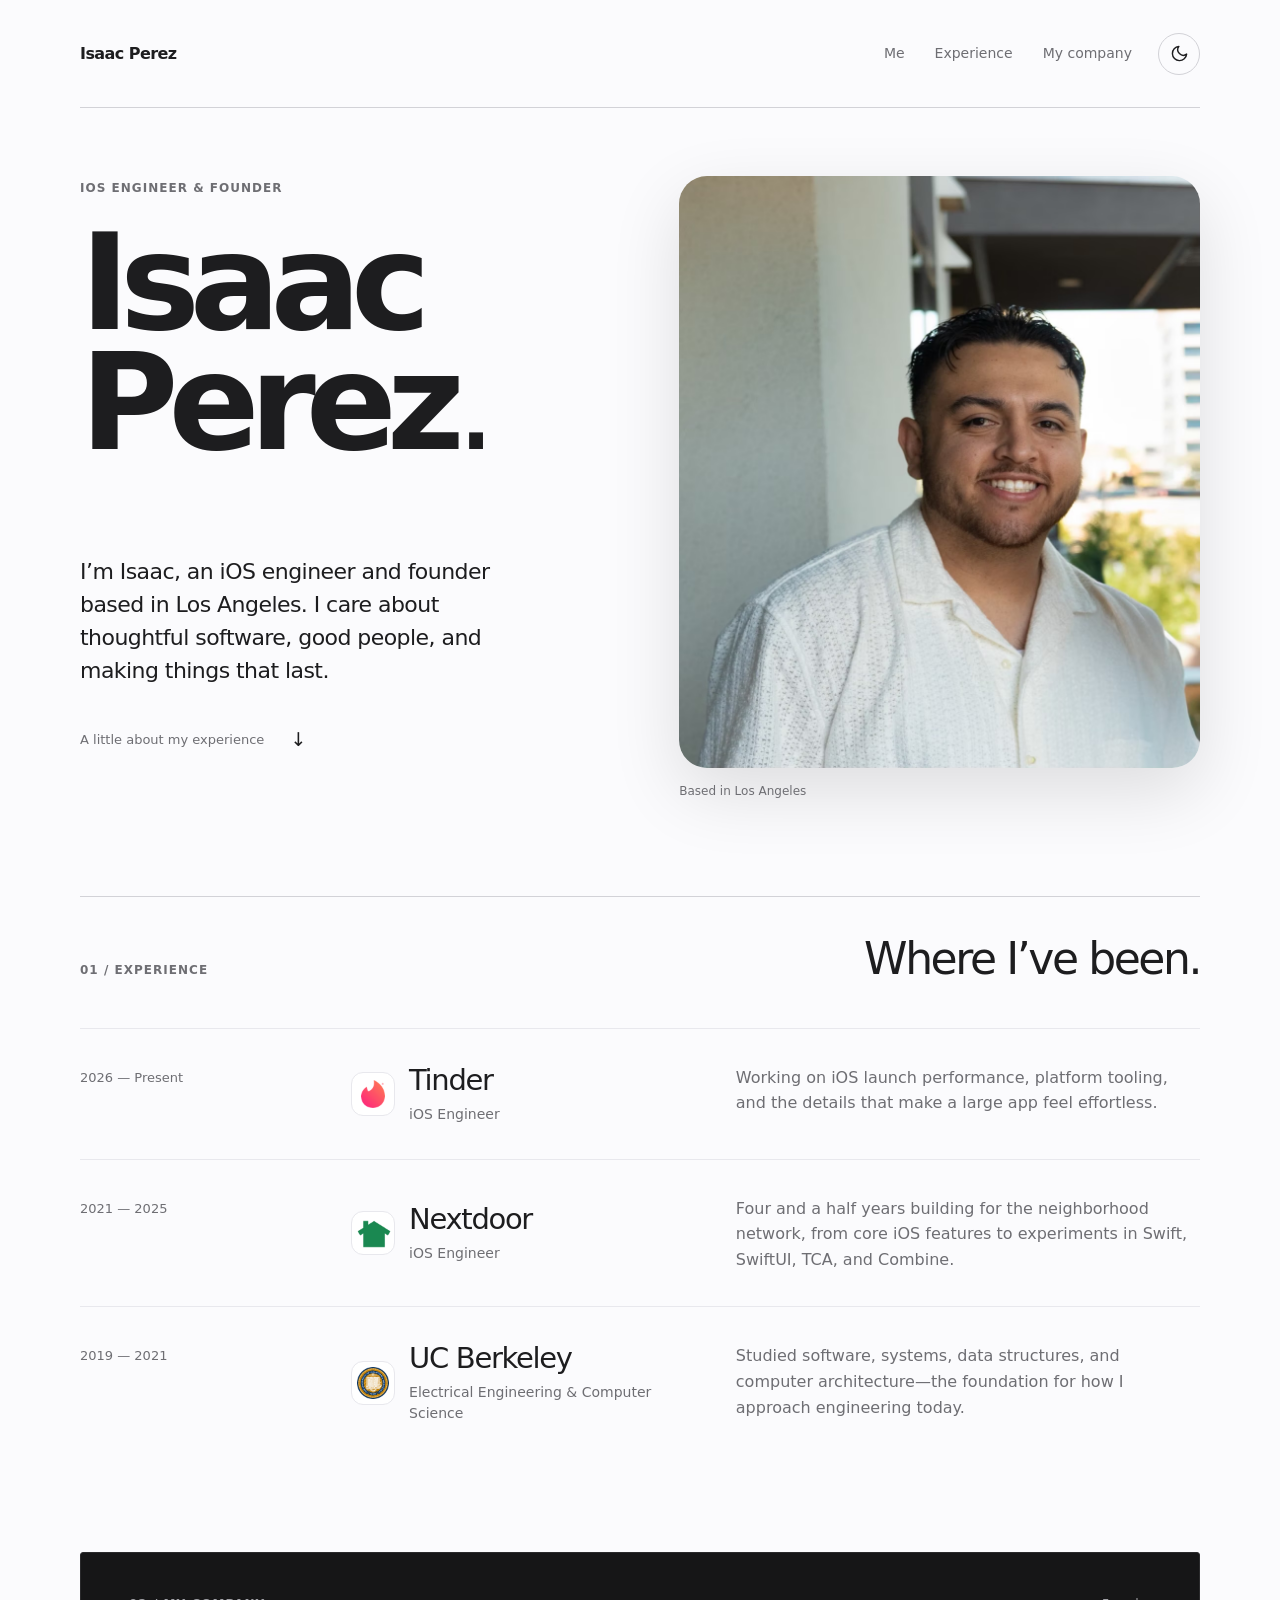
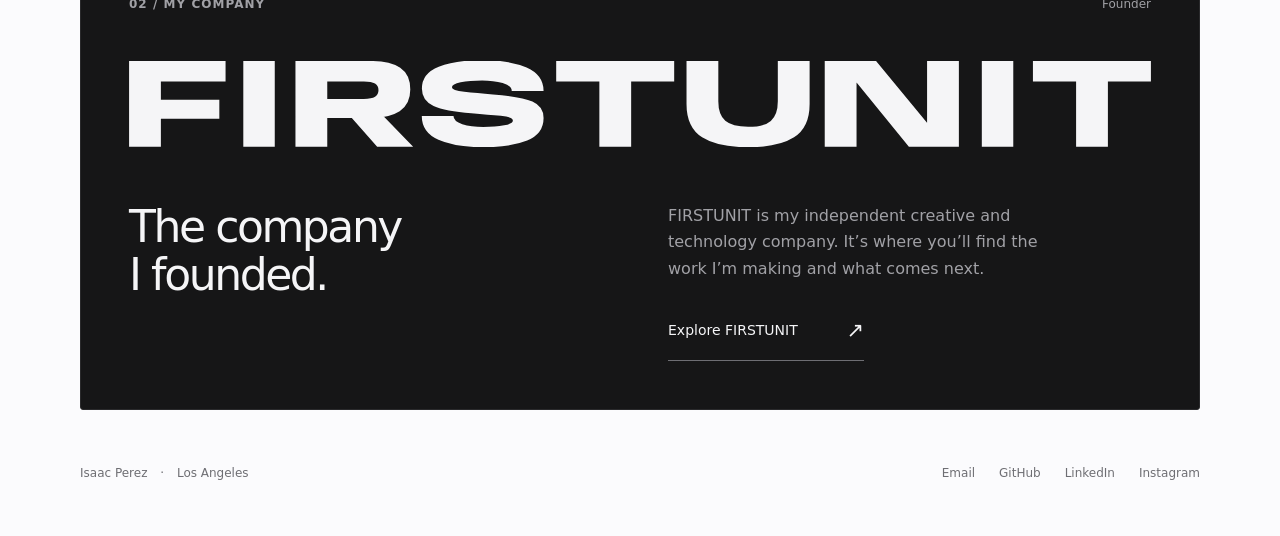
==== about/index.html @ f1fb0893 "feat(site): make the room the homepage" ====
<!DOCTYPE html>
<html lang="en">
<head>
  <meta charset="UTF-8">
  <meta name="viewport" content="width=device-width, initial-scale=1.0, viewport-fit=cover">
  <meta name="theme-color" media="(prefers-color-scheme: light)" content="#fbfbfd">
  <meta name="theme-color" media="(prefers-color-scheme: dark)" content="#000000">
  <meta name="description" content="Isaac Perez — iOS engineer and founder based in Los Angeles. A little about me, my experience, and my company.">
  <meta name="author" content="Isaac Perez">
  <meta property="og:title" content="Isaac Perez — iOS engineer &amp; founder">
  <meta property="og:description" content="A little about me, my experience, and my company. Based in Los Angeles.">
  <meta property="og:type" content="website">
  <meta property="og:url" content="https://isaacperez.co/about/">
  <meta property="og:image" content="https://isaacperez.co/og-home.jpg">
  <meta property="og:image:width" content="1200">
  <meta property="og:image:height" content="630">
  <meta property="og:image:alt" content="Isaac Perez, iOS engineer and founder, Los Angeles — isaacperez.co">
  <meta property="og:site_name" content="Isaac Perez">
  <meta property="og:locale" content="en_US">
  <meta name="twitter:card" content="summary_large_image">
  <meta name="twitter:title" content="Isaac Perez — iOS engineer &amp; founder">
  <meta name="twitter:description" content="A little about me, my experience, and my company. Based in Los Angeles.">
  <meta name="twitter:image" content="https://isaacperez.co/og-home.jpg">
  <meta name="twitter:image:alt" content="Isaac Perez, iOS engineer and founder, Los Angeles — isaacperez.co">
  <link rel="canonical" href="https://isaacperez.co/about/">
  <link rel="icon" href="/favicon.svg" type="image/svg+xml">
  <link rel="apple-touch-icon" href="/apple-touch-icon.png">
  <title>Isaac Perez — iOS engineer &amp; founder</title>

  <!-- Prevent flash of wrong theme -->
  <script>
    (function () {
      try {
        var t = localStorage.getItem('theme');
        if (t) document.documentElement.setAttribute('data-theme', t);
      } catch (e) { /* Theme still works when storage is unavailable. */ }
    })();
  </script>

  <link rel="stylesheet" href="/css/personal.css">

  <!-- Structured Data: the same facts the page renders -- role, city, employer,
       university, company, profiles -- in a form a search engine can read, so
       "Isaac Perez" resolves to one entity across this site, GitHub and LinkedIn.
       The Organization @id matches the one /photo/pricing/ already cites. Only
       what is visible on the page belongs in here; no ratings, no aggregates.
       Editing this block changes its CSP hash in vercel.json -- see AGENTS.md. -->
  <script type="application/ld+json">
  {
    "@context": "https://schema.org",
    "@graph": [
      {
        "@type": "Person",
        "@id": "https://isaacperez.co/#isaac",
        "name": "Isaac Perez",
        "jobTitle": "iOS Engineer",
        "url": "https://isaacperez.co/",
        "image": "https://isaacperez.co/isaac.JPG",
        "address": {
          "@type": "PostalAddress",
          "addressLocality": "Los Angeles",
          "addressRegion": "CA",
          "addressCountry": "US"
        },
        "worksFor": { "@type": "Organization", "name": "Tinder", "url": "https://tinder.com" },
        "alumniOf": { "@type": "CollegeOrUniversity", "name": "University of California, Berkeley", "url": "https://www.berkeley.edu" },
        "sameAs": [
          "https://github.com/IsaacAPerez",
          "https://linkedin.com/in/isaacabelperez",
          "https://www.instagram.com/isaacabelperez"
        ]
      },
      {
        "@type": "Organization",
        "@id": "https://firstunit.io/#organization",
        "name": "FIRSTUNIT",
        "url": "https://firstunit.io",
        "founder": { "@id": "https://isaacperez.co/#isaac" }
      }
    ]
  }
  </script>
</head>
<body id="top">
  <a class="skip-link" href="#about">Skip to content</a>
  <header class="site-header page-width">
    <a class="personal-name" href="/" aria-label="Explore Isaac's room">Isaac Perez</a>
    <nav aria-label="Main navigation">
      <a href="#about">Me</a>
      <a href="#experience">Experience</a>
      <a href="#firstunit">My company</a>
    </nav>
    <button class="theme-toggle" id="themeToggle" type="button" aria-label="Switch color theme" hidden>
      <svg class="icon-moon" viewBox="0 0 24 24" fill="none" stroke="currentColor" stroke-width="1.8" stroke-linecap="round" stroke-linejoin="round" aria-hidden="true"><path d="M21 12.79A9 9 0 1 1 11.21 3A7 7 0 0 0 21 12.79Z"/></svg>
      <svg class="icon-sun" viewBox="0 0 24 24" fill="none" stroke="currentColor" stroke-width="1.8" stroke-linecap="round" stroke-linejoin="round" aria-hidden="true"><circle cx="12" cy="12" r="4"/><path d="M12 2v2m0 16v2M2 12h2m16 0h2M4.93 4.93l1.42 1.42m11.3 11.3 1.42 1.42M4.93 19.07l1.42-1.42m11.3-11.3 1.42-1.42"/></svg>
    </button>
  </header>

  <main class="page-width">
    <section class="intro" id="about" tabindex="-1" aria-labelledby="intro-heading">
      <div class="intro-heading" data-reveal>
        <p class="eyebrow">iOS engineer &amp; founder</p>
        <h1 id="intro-heading">Isaac<br>Perez<span class="name-period">.</span></h1>
      </div>
      <figure class="portrait" data-reveal data-reveal-delay="100">
        <div class="portrait-frame">
          <!-- AVIF first, JPEG second: the portrait is this page's LCP element and
               its single biggest asset. Same pixels, 68KB against 131KB. isaac.JPG
               stays the <img> src because it is also the Person image in the JSON-LD
               above and the only thing a browser without AVIF (Safari 15 and older)
               can read. Re-export BOTH from the same source if the photo changes. -->
          <picture>
            <source type="image/avif" srcset="/isaac.avif">
            <img src="/isaac.JPG" alt="Isaac Perez smiling outdoors" width="1056" height="1200" fetchpriority="high">
          </picture>
        </div>
        <!-- No ↗ here: this caption is not a link, and ↗ is this site's external-link
             marker everywhere else it appears (the FIRSTUNIT link below, the band caption
             on /photo/pricing/). On a caption that never changes the cursor and has no
             click target, it read as a broken link. -->
        <figcaption><span>Based in Los Angeles</span></figcaption>
      </figure>
      <div class="intro-copy" data-reveal data-reveal-delay="160">
        <p>I’m Isaac, an iOS engineer and founder based in Los Angeles. I care about thoughtful software, good people, and making things that last.</p>
        <a class="text-link" href="#experience">A little about my experience <span aria-hidden="true">↓</span></a>
      </div>
    </section>

    <section class="experience" id="experience" aria-labelledby="experience-heading">
      <span class="legacy-anchor" id="work" aria-hidden="true"></span>
      <div class="section-heading" data-reveal>
        <p class="eyebrow">01 / Experience</p>
        <h2 id="experience-heading">Where I’ve been.</h2>
      </div>
      <div class="experience-list">
        <article class="experience-row" data-reveal>
          <p class="experience-date">2026 — Present</p>
          <div class="experience-role">
            <span class="employer-icon employer-icon-tinder"><img src="/tinderLogo.png" alt="" width="24" height="28" loading="lazy"></span>
            <div>
              <h3>Tinder</h3>
              <p>iOS Engineer</p>
            </div>
          </div>
          <p class="experience-copy">Working on iOS launch performance, platform tooling, and the details that make a large app feel effortless.</p>
        </article>
        <article class="experience-row" data-reveal data-reveal-delay="80">
          <p class="experience-date">2021 — 2025</p>
          <div class="experience-role">
            <span class="employer-icon employer-icon-nextdoor"><img src="/ndLogo.webp" alt="" width="44" height="44" loading="lazy"></span>
            <div>
              <h3>Nextdoor</h3>
              <p>iOS Engineer</p>
            </div>
          </div>
          <p class="experience-copy">Four and a half years building for the neighborhood network, from core iOS features to experiments in Swift, SwiftUI, TCA, and Combine.</p>
        </article>
        <article class="experience-row" data-reveal data-reveal-delay="160">
          <p class="experience-date">2019 — 2021</p>
          <div class="experience-role experience-role-education">
            <span class="employer-icon employer-icon-berkeley"><img src="/berkeley-seal.png" alt="" width="32" height="32" loading="lazy"></span>
            <div>
              <h3>UC Berkeley</h3>
              <p>Electrical Engineering &amp; Computer Science</p>
            </div>
          </div>
          <p class="experience-copy">Studied software, systems, data structures, and computer architecture—the foundation for how I approach engineering today.</p>
        </article>
      </div>
    </section>

    <section class="company" id="firstunit" aria-labelledby="company-heading" data-reveal>
      <div class="company-topline">
        <p class="eyebrow">02 / My company</p>
        <span class="company-role">Founder</span>
      </div>
      <svg class="company-wordmark" role="img" aria-label="FIRSTUNIT" xmlns="http://www.w3.org/2000/svg" viewBox="0 0 11901.29 1000" fill="currentColor"><!-- FIRSTUNIT interim wordmark. Anybody wdth 150 / wght 800, tracking -38. Cut once from the base; C (cap height) = 1000 units. Replaced in place by the drawn mark. --><path transform="translate(-80.86,1000) scale(0.740741,-0.740741)" d="M109.1630859375 0H609.1552734375V442.150390625H1528.234375V740.05029296875H609.1552734375V1029.2548828125H1626.17578125V1350H109.1630859375Z"/><path transform="translate(1159.14,1000) scale(0.740741,-0.740741)" d="M231.03759765625 0H725.7578125V1350H231.03759765625Z"/><path transform="translate(1833.21,1000) scale(0.740741,-0.740741)" d="M141.21337890625 0H641.20556640625V452.93701171875H1325.3642578125Q1612.5107421875 452.93701171875 1779.594482421875 560.874267578125Q1946.67822265625 668.8115234375 1946.67822265625 901.58984375Q1946.67822265625 1136.12548828125 1788.381103515625 1243.062744140625Q1630.083984375 1350 1360.5107421875 1350H141.21337890625ZM1425.807373046875 0H1991.548583984375L1377.389404296875 635.15478515625H867.882568359375ZM641.20556640625 754.3515625V1029.2548828125H1217.9248046875Q1337.3974609375 1029.2548828125 1391.92041015625 996.095947265625Q1446.443359375 962.93701171875 1446.443359375 891.0458984375Q1446.443359375 821.15478515625 1392.92041015625 787.753173828125Q1339.3974609375 754.3515625 1217.9248046875 754.3515625Z"/><path transform="translate(3336.18,1000) scale(0.740741,-0.740741)" d="M1071.48974609375 -6Q1496.69482421875 -6 1755.050537109375 98.966552734375Q2013.40625 203.93310546875 2013.40625 453.25537109375Q2013.40625 634.82861328125 1837.674072265625 711.765869140625Q1661.94189453125 788.703125 1216.07568359375 824.28466796875Q959.45654296875 845.322265625 765.879150390625 866.510498046875Q572.3017578125 887.69873046875 572.3017578125 937.53125Q572.3017578125 985.36376953125 709.31005859375 1015.18798828125Q846.318359375 1045.01220703125 1047.1298828125 1045.01220703125Q1227.58154296875 1045.01220703125 1370.37646484375 1003.24658203125Q1513.17138671875 961.48095703125 1513.17138671875 878.18408203125H2013.40625Q2013.40625 1129.15478515625 1746.477294921875 1246.577392578125Q1479.54833984375 1364 1054.1591796875 1364Q631.439453125 1364 365.811767578125 1259.246826171875Q100.18408203125 1154.49365234375 100.18408203125 916.443359375Q100.18408203125 726.08349609375 283.460205078125 643.146240234375Q466.736328125 560.208984375 878.72802734375 530.14208984375Q1151.6484375 506.983154296875 1341.196533203125 489.2196044921875Q1530.74462890625 471.4560546875 1530.74462890625 414.59423828125Q1530.74462890625 364.03369140625 1393.857666015625 338.5107421875Q1256.970703125 312.98779296875 1065.339111328125 312.98779296875Q872.9794921875 312.98779296875 734.94189453125 356.845458984375Q596.904296875 400.703125 596.904296875 484H98.4267578125Q98.4267578125 226.5439453125 360.083740234375 110.27197265625Q621.74072265625 -6 1071.48974609375 -6Z"/><path transform="translate(4882.10,1000) scale(0.740741,-0.740741)" d="M803.47265625 0H1303.46484375V1029.2548828125H1979.908203125V1350H124.78662109375V1029.2548828125H803.47265625Z"/><path transform="translate(6388.03,1000) scale(0.740741,-0.740741)" d="M1108.71142578125 -6Q1585.908203125 -6 1831.176025390625 149.907958984375Q2076.44384765625 305.81591796875 2076.44384765625 673.50634765625V1349.75732421875H1576.45166015625V715.8662109375Q1576.45166015625 501.54833984375 1466.953857421875 408.146728515625Q1357.4560546875 314.7451171875 1108.71142578125 314.7451171875Q859.966796875 314.7451171875 750.468994140625 409.025390625Q640.97119140625 503.3056640625 640.97119140625 715.8662109375V1349.75732421875H140.97900390625V673.50634765625Q140.97900390625 305.81591796875 386.246826171875 149.907958984375Q631.5146484375 -6 1108.71142578125 -6Z"/><path transform="translate(7997.66,1000) scale(0.740741,-0.740741)" d="M141.21337890625 0H641.20556640625V1006.1669921875H644.962890625L1464.4599609375 0H2250.35205078125V1350H1750.35986328125V377.22216796875H1749.481201171875L948.193359375 1350H141.21337890625Z"/><path transform="translate(9760.62,1000) scale(0.740741,-0.740741)" d="M231.03759765625 0H725.7578125V1350H231.03759765625Z"/><path transform="translate(10434.69,1000) scale(0.740741,-0.740741)" d="M803.47265625 0H1303.46484375V1029.2548828125H1979.908203125V1350H124.78662109375V1029.2548828125H803.47265625Z"/></svg>
      <div class="company-content">
        <h2 id="company-heading">The company<br>I founded.</h2>
        <div>
          <p>FIRSTUNIT is my independent creative and technology company. It’s where you’ll find the work I’m making and what comes next.</p>
          <a class="company-link" href="https://firstunit.io" target="_blank" rel="noopener noreferrer">Explore FIRSTUNIT <span aria-hidden="true">↗</span></a>
        </div>
      </div>
    </section>
  </main>

  <footer class="site-footer page-width" id="contact" aria-label="Contact" data-reveal>
    <p>Isaac Perez <span aria-hidden="true">·</span> Los Angeles</p>
    <nav aria-label="Contact and social links">
      <a href="mailto:iperez2435@gmail.com">Email</a>
      <a href="https://github.com/IsaacAPerez" target="_blank" rel="me noopener noreferrer">GitHub</a>
      <a href="https://linkedin.com/in/isaacabelperez" target="_blank" rel="me noopener noreferrer">LinkedIn</a>
      <a href="https://www.instagram.com/isaacabelperez" target="_blank" rel="me noopener noreferrer">Instagram</a>
    </nav>
  </footer>
  <script src="/js/personal.js" defer></script>
</body>
</html>
---- css/personal.css ----
/* A personal introduction, experience, and one contained company section. */
:root {
  color-scheme: light;
  --bg: #fbfbfd;
  --bg-alt: #f5f5f7;
  --text: #1d1d1f;
  --text-2: #6e6e73;
  --line: #d2d2d7;
  --line-soft: #e8e8ed;
  --ease: cubic-bezier(0.16, 1, 0.3, 1);
  --ease-soft: cubic-bezier(0.4, 0, 0.2, 1);
  --portrait-shadow: 0 24px 70px rgba(0, 0, 0, 0.12);
  --font: -apple-system, BlinkMacSystemFont, "SF Pro Display", "Inter", "Segoe UI", system-ui, sans-serif;
}

:root[data-theme="dark"] {
  color-scheme: dark;
  --bg: #000000;
  --bg-alt: #0a0a0a;
  --text: #f5f5f7;
  --text-2: #a1a1a6;
  --line: #2a2a2c;
  --line-soft: #1c1c1e;
  --portrait-shadow: 0 30px 80px rgba(0, 0, 0, 0.6);
}

@media (prefers-color-scheme: dark) {
  :root:not([data-theme="light"]) {
    color-scheme: dark;
    --bg: #000000;
    --bg-alt: #0a0a0a;
    --text: #f5f5f7;
    --text-2: #a1a1a6;
    --line: #2a2a2c;
    --line-soft: #1c1c1e;
    --portrait-shadow: 0 30px 80px rgba(0, 0, 0, 0.6);
  }
}

* { box-sizing: border-box; }
html { -webkit-text-size-adjust: 100%; scroll-behavior: smooth; }
body { margin: 0; color: var(--text); background: var(--bg); font: 16px/1.5 var(--font); -webkit-font-smoothing: antialiased; }
h1, h2, h3, p, figure { margin: 0; }
a { color: inherit; text-decoration: none; }
button { font: inherit; }
button[hidden] { display: none; }
::selection { color: var(--bg); background: var(--text); }
:focus-visible { outline: 2px solid currentColor; outline-offset: 6px; }
section, footer, .legacy-anchor { scroll-margin-top: 32px; }
.page-width { width: min(1120px, calc(100% - 96px)); margin-inline: auto; }
.skip-link { position: fixed; top: 12px; left: 12px; z-index: 10; padding: 12px 20px; color: var(--bg); background: var(--text); transform: translateY(-160%); }
.skip-link:focus { transform: translateY(0); }

.site-header { display: flex; align-items: center; gap: 26px; min-height: 108px; border-bottom: 1px solid var(--line); }
.personal-name { margin-right: auto; font-size: 16px; font-weight: 650; letter-spacing: -.035em; }
.site-header nav { display: flex; align-items: center; gap: 30px; }
.site-header nav a { display: flex; align-items: center; min-height: 44px; font-size: 14px; color: var(--text-2); }
.site-header nav a:hover, .site-footer a:hover { color: var(--text); }
.theme-toggle { display: grid; place-items: center; flex: 0 0 42px; width: 42px; height: 42px; border: 1px solid var(--line); border-radius: 50%; background: transparent; color: var(--text); cursor: pointer; }
.theme-toggle:hover { background: var(--bg-alt); }
.theme-toggle svg { width: 19px; height: 19px; }
.icon-sun { display: none; }
:root[data-theme="dark"] .icon-sun { display: block; }
:root[data-theme="dark"] .icon-moon { display: none; }
@media (prefers-color-scheme: dark) {
  :root:not([data-theme="light"]) .icon-sun { display: block; }
  :root:not([data-theme="light"]) .icon-moon { display: none; }
}

.eyebrow { font-size: 12px; font-weight: 550; letter-spacing: .085em; text-transform: uppercase; }
.intro { display: grid; grid-template-columns: 1fr 1fr; grid-template-areas: "heading portrait" "copy portrait"; column-gap: 7%; row-gap: 38px; padding-block: 68px 96px; }
.intro-heading { grid-area: heading; align-self: start; }
.intro-heading .eyebrow { margin-block: 3px 26px; color: var(--text-2); }
h1 { font-size: clamp(78px, 10.5vw, 136px); font-weight: 550; line-height: .89; letter-spacing: -.075em; }
.name-period { font-weight: 400; }
.portrait { grid-area: portrait; align-self: start; }
.portrait-frame { overflow: hidden; border-radius: 28px; box-shadow: var(--portrait-shadow); }
/* <picture> is inline by default; around a block img that adds a line box under the photo. */
.portrait picture { display: block; }
.portrait img { display: block; width: 100%; height: auto; aspect-ratio: 1056 / 1200; object-fit: cover; }
.portrait figcaption { display: flex; justify-content: space-between; padding-top: 14px; color: var(--text-2); font-size: 12px; }
.intro-copy { grid-area: copy; align-self: end; padding-bottom: 36px; }
.intro-copy p { max-width: 430px; font-size: clamp(18px, 1.82vw, 22px); line-height: 1.5; letter-spacing: -.025em; }
.text-link { display: inline-flex; align-items: center; gap: 26px; margin-top: 28px; padding-block: 10px; font-size: 13px; color: var(--text-2); }
.text-link:hover { color: var(--text); }
.text-link span { color: var(--text); font-size: 19px; }

.experience { position: relative; padding-block: 38px 94px; border-top: 1px solid var(--line); }
.legacy-anchor { position: absolute; inset: 0 auto auto 0; }
.section-heading { display: flex; justify-content: space-between; align-items: baseline; gap: 24px; margin-bottom: 45px; }
.section-heading .eyebrow { color: var(--text-2); }
h2 { font-size: clamp(32px, 3.45vw, 44px); font-weight: 500; line-height: 1.09; letter-spacing: -.055em; }
.experience-row { display: grid; grid-template-columns: 1.03fr 1.52fr 2fr; gap: 32px; padding-block: 34px; border-top: 1px solid var(--line-soft); }
.experience-date { padding-top: 5px; font-size: 13px; color: var(--text-2); }
.experience-role { display: flex; align-items: center; gap: 14px; }
.employer-icon { display: grid; place-items: center; flex: 0 0 44px; width: 44px; height: 44px; overflow: hidden; border: 1px solid var(--line-soft); border-radius: 12px; background: #ffffff; }
.employer-icon img { display: block; object-fit: contain; }
.employer-icon-nextdoor img { transform: scale(1.22); }
.employer-icon-berkeley img { width: 32px; height: 32px; }
.experience-role h3 { font-size: 29px; font-weight: 500; line-height: 1.2; letter-spacing: -.045em; }
.experience-role p { margin-top: 6px; color: var(--text-2); font-size: 14px; }
.experience-copy { padding-top: 2px; font-size: 16px; line-height: 1.6; color: var(--text-2); }

.company { padding: 42px 48px 48px; color: #f5f5f7; background: #161617; border: 1px solid #2a2a2c; border-radius: 3px; }
.company-topline { display: flex; align-items: center; justify-content: space-between; gap: 20px; color: #a1a1a6; }
.company-role { font-size: 12px; }
.company-wordmark { display: block; width: 100%; height: auto; margin-block: 48px 56px; }
.company-content { display: grid; grid-template-columns: 1fr 1fr; gap: 56px; }
.company-content h2 { font-size: clamp(32px, 3.45vw, 44px); }
.company-content p { max-width: 395px; color: #a1a1a6; font-size: 16px; line-height: 1.65; }
.company-link { display: flex; align-items: center; justify-content: space-between; gap: 24px; width: fit-content; min-width: 196px; padding-block: 13px; margin-top: 20px; border-bottom: 1px solid #6e6e73; font-size: 14px; }
.company-link:hover { border-bottom-color: #f5f5f7; }
.company-link span { font-size: 21px; }

.site-footer { display: flex; justify-content: space-between; align-items: center; gap: 24px; padding-block: 42px; color: var(--text-2); font-size: 12px; }
.site-footer p span { margin-inline: 9px; }
.site-footer nav { display: flex; flex-wrap: wrap; gap: 24px; }
.site-footer a { display: inline-block; padding-block: 12px; }

/* Small, deliberate feedback. The browser keeps ownership of scrolling. */
.site-header nav a, .site-footer a, .text-link { position: relative; }
.site-header nav a::after, .site-footer a::after, .text-link::after {
  content: ""; position: absolute; right: 0; bottom: 8px; left: 0;
  height: 1px; background: currentColor; transform: scaleX(0); transform-origin: left;
}
.text-link::after { right: 45px; bottom: 5px; }
.site-header nav a:focus-visible::after, .site-footer a:focus-visible::after, .text-link:focus-visible::after { transform: scaleX(1); }
.text-link:focus-visible, .company-link:focus-visible { color: var(--text); }
.company-link:focus-visible { color: #f5f5f7; border-bottom-color: #f5f5f7; }

@media (prefers-reduced-motion: no-preference) {
  body { transition: background-color 350ms var(--ease-soft), color 350ms var(--ease-soft); }
  .site-header, .experience, .experience-row { transition: border-color 350ms var(--ease-soft); }
  .site-header nav a, .site-footer a, .text-link, .experience-copy { transition: color 250ms var(--ease-soft); }
  .site-header nav a::after, .site-footer a::after, .text-link::after { transition: transform 350ms var(--ease); }
  .portrait-frame { transition: box-shadow 650ms var(--ease); }
  .portrait img { transition: transform 900ms var(--ease); }
  .employer-icon { transition: transform 400ms var(--ease); }
  .company { transition: border-color 350ms var(--ease-soft); }
  .company-link { transition: border-color 250ms var(--ease-soft); }
  .text-link span, .company-link span { transition: transform 400ms var(--ease); }
  .theme-toggle { transition: background-color 250ms var(--ease-soft), border-color 250ms var(--ease-soft), transform 300ms var(--ease); }
  .theme-toggle:active { transform: scale(.94); }
  .text-link:focus-visible span { transform: translateY(3px); }
  .company-link:focus-visible span { transform: translate(3px, -3px); }
}

@media (hover: hover) and (pointer: fine) {
  .site-header nav a:hover::after, .site-footer a:hover::after, .text-link:hover::after { transform: scaleX(1); }
  .experience-row:hover .experience-copy { color: var(--text); }
  .company:hover { border-color: #6e6e73; }
}

@media (hover: hover) and (pointer: fine) and (prefers-reduced-motion: no-preference) {
  .portrait:hover img { transform: scale(1.025); }
  .experience-row:hover .employer-icon { transform: translateY(-2px); }
  .text-link:hover span { transform: translateY(3px); }
  .company-link:hover span { transform: translate(3px, -3px); }
  .theme-toggle:hover { transform: translateY(-1px); }
}

@media (max-width: 900px) {
  .page-width { width: calc(100% - 64px); }
  .intro { column-gap: 6%; row-gap: 32px; padding-block: 54px 70px; }
  h1 { font-size: 11.5vw; }
  .intro-heading .eyebrow { font-size: 10px; margin-bottom: 24px; }
  .intro-copy { padding-bottom: 0; }
  .intro-copy p { font-size: 18px; }
  .text-link { margin-top: 17px; gap: 16px; font-size: 12px; }
  .experience { padding-bottom: 66px; }
  .experience-row { grid-template-columns: .8fr 1.4fr 1.7fr; gap: 24px; }
  .experience-copy { font-size: 14px; }
  .company { padding-inline: 34px; }
  .company-content { gap: 32px; }
  .site-footer { align-items: flex-start; flex-direction: column; gap: 4px; padding-block: 30px; }
}

@media (min-width: 601px) and (max-width: 720px) {
  .experience-row { grid-template-columns: 110px 1fr; row-gap: 18px; }
  .experience-copy { grid-column: 2; }
}

@media (max-width: 600px) {
  .page-width { width: calc(100% - 40px); }
  .site-header { flex-wrap: wrap; gap: 0; min-height: 0; padding-block: 20px 11px; }
  .personal-name { flex: 1; font-size: 15px; }
  .site-header nav { order: 3; width: 100%; gap: 25px; margin-top: 10px; }
  .site-header nav a { font-size: 12px; }
  .theme-toggle { flex-basis: 38px; width: 38px; height: 38px; }
  .intro { grid-template-columns: 1fr; grid-template-areas: "heading" "portrait" "copy"; row-gap: 31px; padding-block: 40px 52px; }
  .intro-heading .eyebrow { font-size: 11px; margin-block: 0 22px; }
  h1 { font-size: clamp(80px, 23vw, 128px); line-height: .88; }
  .portrait img { aspect-ratio: 1 / 1; object-position: center 42%; }
  .portrait figcaption { padding-top: 10px; font-size: 11px; }
  .intro-copy p { font-size: 20px; line-height: 1.5; }
  .text-link { font-size: 13px; margin-top: 18px; }
  .experience { padding-block: 28px 48px; }
  .section-heading { display: block; margin-bottom: 28px; }
  .section-heading .eyebrow { margin-bottom: 20px; }
  .experience-row { grid-template-columns: 1fr auto; row-gap: 18px; column-gap: 12px; padding-block: 25px; }
  .experience-role { grid-row: 1; grid-column: 1; gap: 10px; }
  .employer-icon { flex-basis: 40px; width: 40px; height: 40px; border-radius: 10px; }
  .employer-icon-nextdoor img { width: 40px; height: 40px; }
  .experience-date { grid-row: 1; grid-column: 2; padding-top: 5px; font-size: 11px; }
  .experience-role h3 { font-size: 27px; }
  .experience-copy { grid-column: 1 / -1; font-size: 15px; }
  .company { padding: 26px 24px 30px; }
  .company .eyebrow { font-size: 10px; }
  .company-role { font-size: 11px; }
  .company-wordmark { margin-block: 34px; }
  .company-content { grid-template-columns: 1fr; gap: 23px; }
  .company-content h2 { font-size: 36px; }
  .company-content p { font-size: 15px; }
  .company-link { margin-top: 16px; }
  .site-footer { padding-block: 30px 22px; font-size: 11px; }
  .site-footer nav { gap: 23px; }
}

@media (prefers-reduced-motion: reduce) {
  html { scroll-behavior: auto; }
}
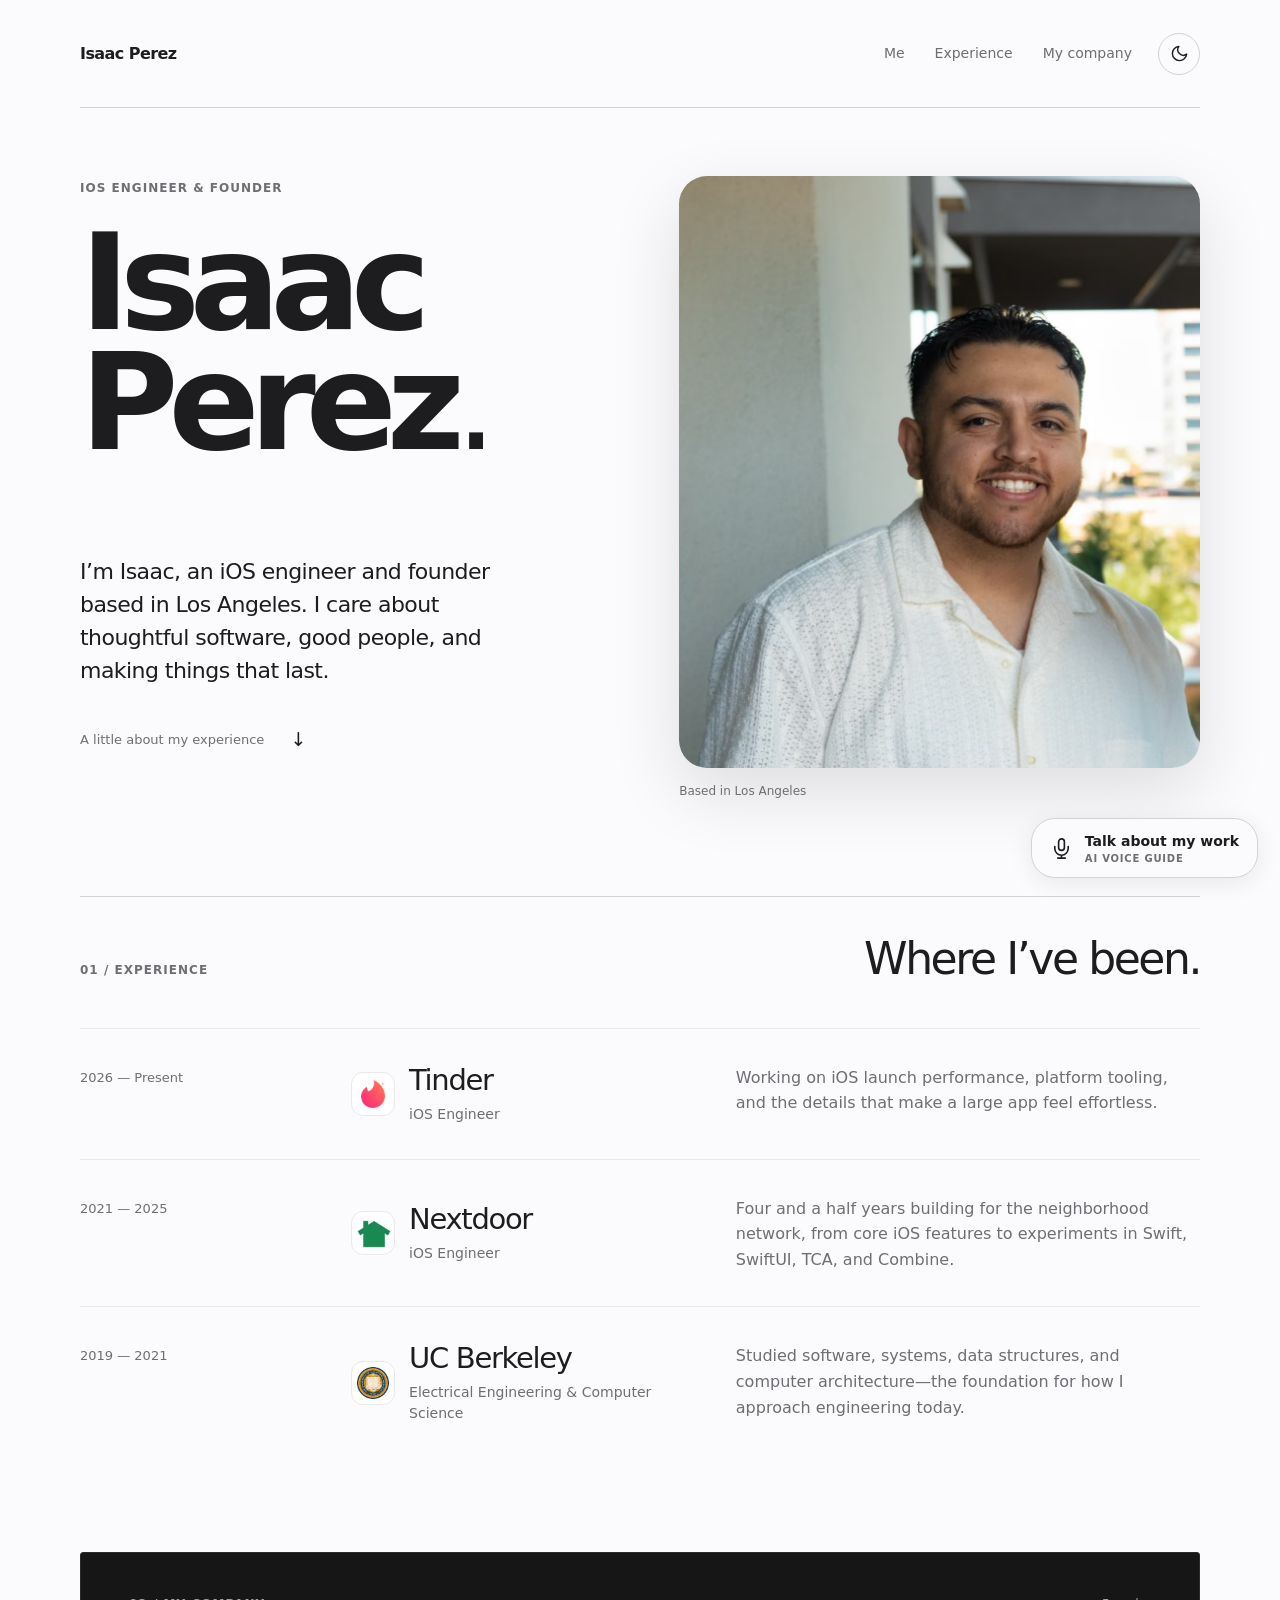
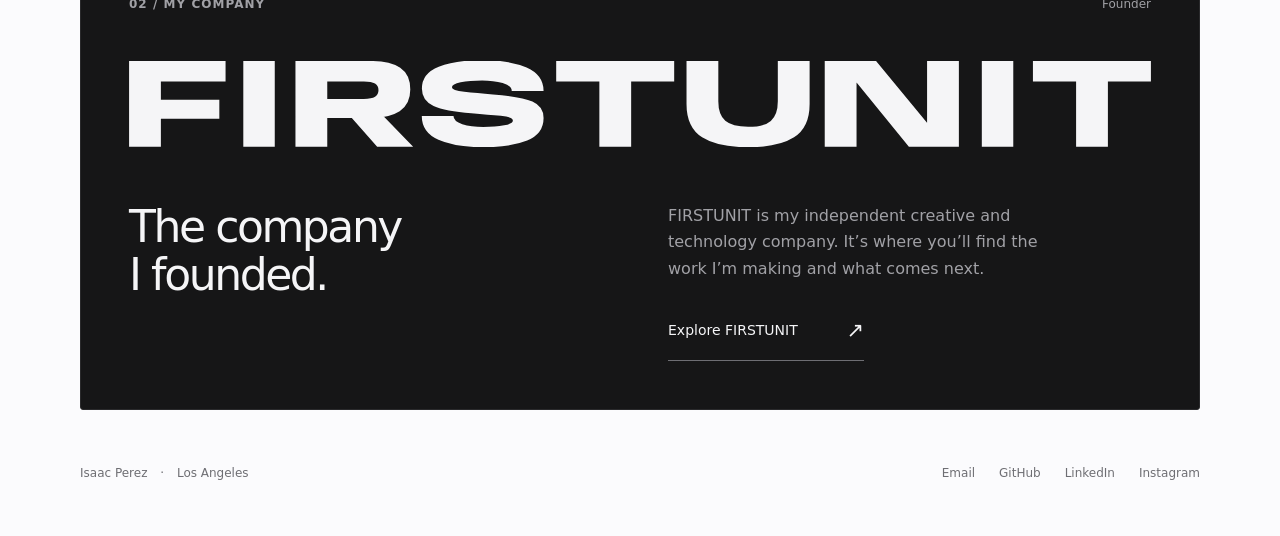
==== commit cf224518: "feat(voice): add bounded spoken assistant to personal site" ====
--- a/about/index.html
+++ b/about/index.html
@@ -80,6 +80,8 @@
     ]
   }
   </script>
+  <link rel="stylesheet" href="/css/voice-assistant.css">
+  <script src="/js/voice-assistant.js" data-voice-site="personal" defer></script>
 </head>
 <body id="top">
   <a class="skip-link" href="#about">Skip to content</a>
--- a/css/voice-assistant.css
+++ b/css/voice-assistant.css
@@ -0,0 +1,53 @@
+/* Voice controls adapted from Mobbin Delphi and Telegram; each site's own tokens. */
+.voice-assistant{--voice-bg:var(--bone,#efeae2);--voice-fg:var(--ink,#121212);--voice-muted:#5c5a56;--voice-line:#c9c4bc;--voice-accent:var(--cut,#d1102d);--voice-radius:0px;--voice-font:var(--body,system-ui);font-family:var(--voice-font);line-height:1.5}
+.voice-personal{--voice-bg:var(--bg,#fbfbfd);--voice-fg:var(--text,#1d1d1f);--voice-muted:var(--text-2,#6e6e73);--voice-line:var(--line,#d2d2d7);--voice-accent:#2e6654;--voice-radius:24px;--voice-font:var(--font,-apple-system,BlinkMacSystemFont,"Segoe UI",sans-serif)}
+.voice-assistant button,.voice-assistant a{-webkit-tap-highlight-color:transparent;font:inherit}
+.voice-assistant button{cursor:pointer}
+.voice-assistant button:disabled{cursor:default;opacity:.4}
+.voice-assistant [hidden]{display:none!important}
+.voice-assistant svg{width:23px;height:23px;fill:none;stroke:currentColor;stroke-width:1.7;stroke-linecap:round;stroke-linejoin:round;flex:none}
+.voice-assistant :focus-visible{outline:2px solid currentColor;outline-offset:5px}
+.voice-launch{position:fixed;right:max(22px,env(safe-area-inset-right));bottom:max(22px,env(safe-area-inset-bottom));z-index:90;display:flex;align-items:center;gap:12px;min-height:60px;padding:10px 18px;border:1px solid var(--voice-line);border-radius:var(--voice-radius);background:var(--voice-bg);color:var(--voice-fg);text-align:left}
+.voice-launch small{display:block;color:var(--voice-muted);font-size:10px;letter-spacing:.08em;line-height:1.4;text-transform:uppercase}
+.voice-personal .voice-launch{font-size:14px;font-weight:600;box-shadow:0 5px 24px #00000014}
+.voice-firstunit .voice-launch{font-size:12px;letter-spacing:.04em;text-transform:uppercase;border-color:var(--voice-fg)}
+body:has(#room-canvas) .voice-launch{bottom:105px}
+.voice-dialog{box-sizing:border-box;position:fixed;inset:0;width:min(480px,calc(100vw - 32px));max-height:calc(100dvh - 32px);margin:auto;padding:28px 32px 24px;border:1px solid var(--voice-line);border-radius:var(--voice-radius);background:var(--voice-bg);color:var(--voice-fg);overflow:auto;overscroll-behavior:contain}
+.voice-dialog::backdrop{background:#0009;backdrop-filter:blur(8px)}
+.voice-topline{display:flex;align-items:center;justify-content:space-between;gap:12px}
+.voice-eyebrow{font-size:10px;line-height:1.5;letter-spacing:.08em;text-transform:uppercase;color:var(--voice-muted)}
+.voice-firstunit .voice-eyebrow,.voice-firstunit .voice-disclosure,.voice-firstunit .voice-controls,.voice-firstunit .voice-contact{font-family:var(--mono,monospace)}
+.voice-close{display:grid;place-items:center;width:44px;height:44px;flex:none;margin:-12px -12px -12px 0;border:0;background:transparent;color:inherit;font-size:26px!important;line-height:1}
+.voice-intro{margin-top:30px;text-align:center}
+.voice-intro h2{margin:0;font-size:46px;line-height:.99;font-weight:550;letter-spacing:-.055em;color:inherit}
+.voice-firstunit .voice-intro h2{font:800 44px/.94 var(--display,system-ui);font-stretch:150%;letter-spacing:-.04em}
+.voice-intro p{max-width:310px;margin:16px auto 0;font-size:14px;line-height:1.55;color:var(--voice-muted)}
+.voice-instrument{display:grid;place-items:center;width:132px;height:132px;margin:24px auto 18px;border:1px solid var(--voice-line);border-radius:50%;color:var(--voice-fg)}
+.voice-firstunit .voice-instrument{border-radius:0;border:0;background:var(--voice-fg);color:var(--voice-bg)}
+.voice-wave{height:50px;display:flex;align-items:center;gap:5px}
+.voice-wave i{display:block;width:4px;height:9px;border-radius:3px;background:currentColor;transform-origin:center}
+.voice-wave i:nth-child(2),.voice-wave i:nth-child(6){height:19px}
+.voice-wave i:nth-child(3),.voice-wave i:nth-child(5){height:34px}
+.voice-wave i:nth-child(4){height:46px}
+[data-state="recording"] .voice-instrument{color:var(--voice-accent);border-color:var(--voice-accent)}
+.voice-firstunit[data-state="recording"] .voice-instrument{color:var(--voice-bg);background:var(--voice-fg)}
+[data-state="processing"] .voice-instrument{opacity:.55}
+[data-state="recording"] .voice-wave i,[data-state="speaking"] .voice-wave i{animation:voice-breathe 1.2s ease-in-out infinite alternate}
+.voice-wave i:nth-child(2n){animation-delay:-.65s!important}
+.voice-state{min-height:65px;text-align:center}
+.voice-status{margin:0;font-size:17px;font-weight:600;line-height:1.4;letter-spacing:-.025em}
+.voice-detail{margin:7px auto 0;max-width:320px;min-height:36px;font-size:12px;line-height:1.5;color:var(--voice-muted)}
+.voice-controls{display:flex;align-items:center;justify-content:center;gap:14px;margin:20px 0}
+.voice-controls button{display:flex;align-items:center;justify-content:center;gap:8px;flex-direction:column;min-width:62px;min-height:66px;padding:10px 12px;border:1px solid var(--voice-line);border-radius:calc(var(--voice-radius) / 2);background:transparent;color:var(--voice-fg);font-size:11px;line-height:1.4}
+.voice-controls .voice-speak{min-width:138px;min-height:72px;background:var(--voice-fg);color:var(--voice-bg);border-color:var(--voice-fg)}
+[data-state="recording"] .voice-controls .voice-speak{background:var(--voice-accent);border-color:var(--voice-accent);color:#fff}
+.voice-mute[aria-pressed="true"]{text-decoration:line-through}
+.voice-mute[aria-pressed="true"] svg{opacity:.45}
+.voice-play,.voice-recover{display:block;min-height:44px;margin:0 auto 10px;padding:8px 18px;border:1px solid currentColor;border-radius:var(--voice-radius);background:transparent;color:inherit;font-size:13px!important}
+.voice-disclosure{margin:0;text-align:center;font-size:10px;line-height:1.5;color:var(--voice-muted)}
+.voice-privacy{max-width:330px;margin:18px auto 0;padding-top:16px;border-top:1px solid var(--voice-line);font-size:11px;line-height:1.55;color:var(--voice-muted);text-align:center}
+.voice-contact{display:flex;align-items:center;justify-content:center;gap:24px;min-height:44px;margin-top:10px;color:var(--voice-fg);font-size:11px;text-decoration:none}
+@keyframes voice-breathe{from{transform:scaleY(.62)}to{transform:scaleY(1)}}
+@media(max-width:500px){.voice-launch{right:16px;bottom:max(16px,env(safe-area-inset-bottom));min-height:54px;padding:8px 13px}.voice-dialog{width:calc(100vw - 24px);max-height:calc(100dvh - 24px);padding:22px 24px 14px}.voice-intro{margin-top:20px}.voice-instrument{width:112px;height:112px;margin:20px auto 16px}.voice-intro h2{font-size:40px}.voice-firstunit .voice-intro h2{font-size:38px}.voice-controls{gap:10px}.voice-controls .voice-speak{min-width:124px}.voice-controls button{min-width:56px}.voice-privacy{margin-top:14px}.voice-launch small{font-size:9px}body:has(#room-canvas) .voice-launch{bottom:112px}}
+@media(max-height:700px){.voice-dialog{padding-block:16px}.voice-intro{margin-top:16px}.voice-intro p{margin-top:10px}.voice-instrument{width:85px;height:85px;margin:16px auto 12px}.voice-controls{margin-block:14px}.voice-privacy{margin-top:8px;padding-top:10px}}
+@media(prefers-reduced-motion:reduce){.voice-assistant *{animation:none!important;transition:none!important}.voice-dialog::backdrop{backdrop-filter:none}}
